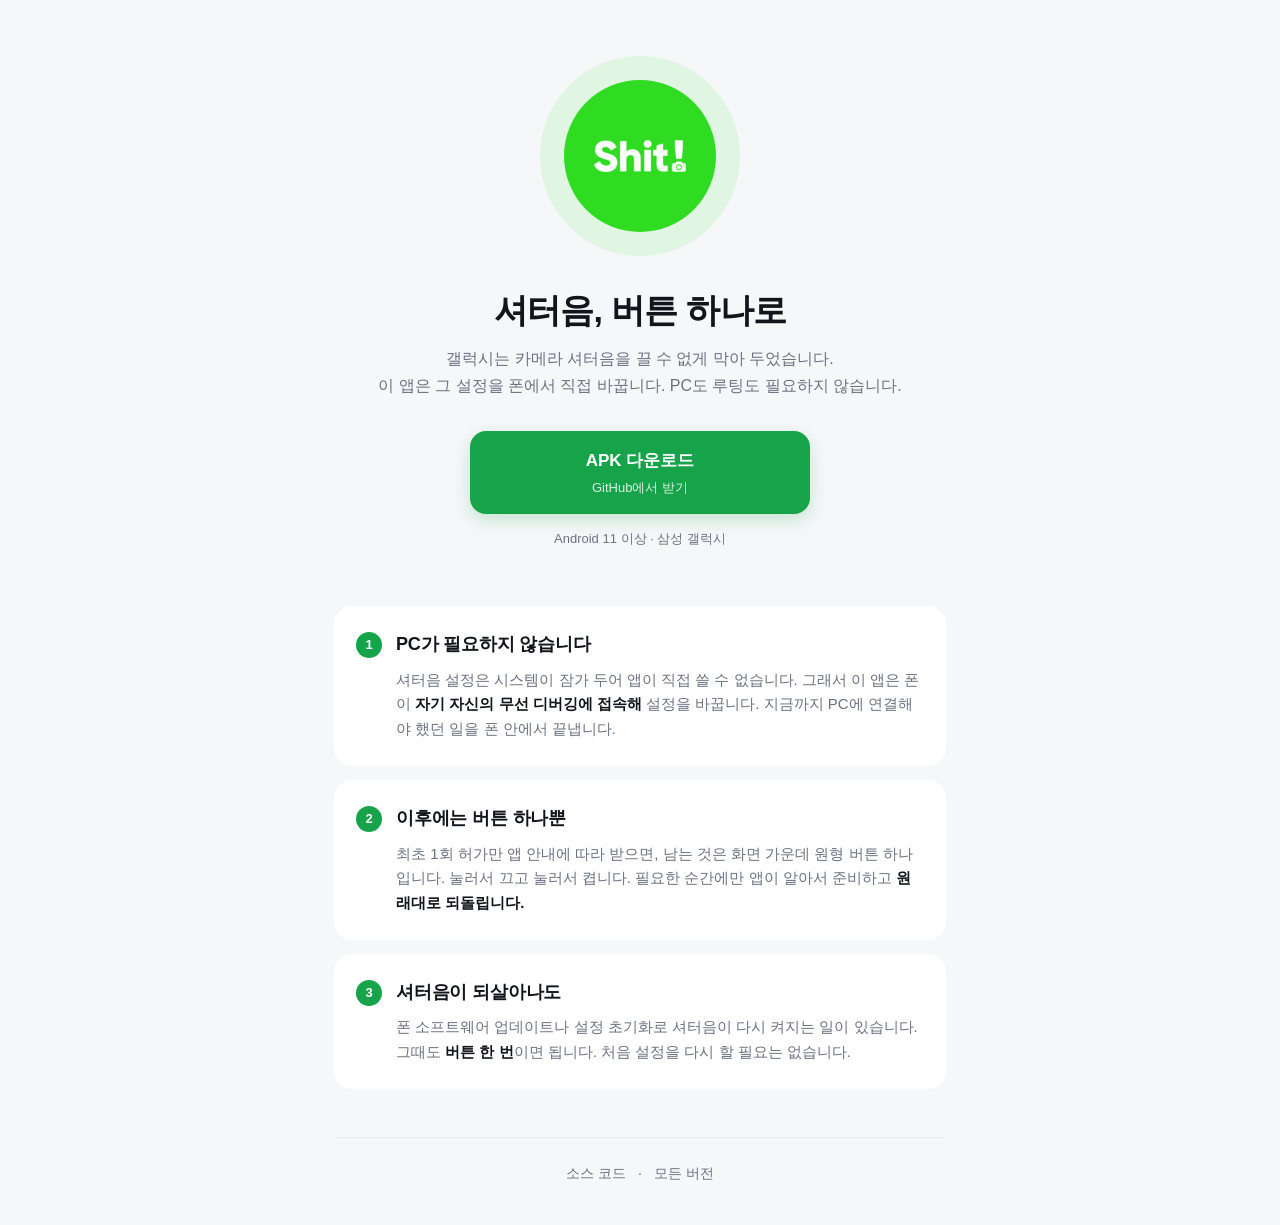
==== index.html @ b1ae4ed5 "Download page for Shit! Three things: what the app does, why it does not need a PC, and a button tha" ====
<!DOCTYPE html>
<html lang="ko">
<head>
<meta charset="utf-8">
<meta name="viewport" content="width=device-width, initial-scale=1">
<title>Shit! — 갤럭시 카메라 셔터음 무음</title>
<meta name="description" content="갤럭시 카메라의 강제 셔터음을 PC 없이 폰에서 버튼 하나로 끄는 앱. Android 11 이상.">
<meta name="theme-color" content="#F6F7F9">

<meta property="og:type" content="website">
<meta property="og:title" content="Shit! — 갤럭시 카메라 셔터음 무음">
<meta property="og:description" content="PC 없이 폰에서 버튼 하나로. Android 11 이상.">
<meta property="og:image" content="assets/icon.png">
<meta name="twitter:card" content="summary">

<link rel="icon" href="assets/icon.png">
<link rel="apple-touch-icon" href="assets/icon.png">
<link rel="stylesheet" href="styles.css">
</head>
<body>

<main>

  <header class="hero">
    <!-- The app's own screen: one green circle carrying the wordmark, on a light ground. -->
    <div class="badge">
      <div class="badge-halo">
        <div class="badge-circle">
          <img src="assets/wordmark-light.png" alt="Shit!" width="512" height="183">
        </div>
      </div>
    </div>

    <h1>셔터음, 버튼 하나로</h1>
    <p class="lede">
      갤럭시는 카메라 셔터음을 끌 수 없게 막아 두었습니다.<br>
      이 앱은 그 설정을 폰에서 직접 바꿉니다. PC도 루팅도 필요하지 않습니다.
    </p>

    <a class="download" id="download" href="https://github.com/hojin-v/Shit/releases/latest">
      <span class="download-main">APK 다운로드</span>
      <span class="download-sub" id="download-sub">최신 버전 확인 중...</span>
    </a>

    <p class="req">Android 11 이상 · 삼성 갤럭시</p>
  </header>

  <section class="features">
    <article class="card">
      <span class="mark">1</span>
      <h2>PC가 필요하지 않습니다</h2>
      <p>
        셔터음 설정은 시스템이 잠가 두어 앱이 직접 쓸 수 없습니다.
        그래서 이 앱은 폰이 <b>자기 자신의 무선 디버깅에 접속해</b> 설정을 바꿉니다.
        지금까지 PC에 연결해야 했던 일을 폰 안에서 끝냅니다.
      </p>
    </article>

    <article class="card">
      <span class="mark">2</span>
      <h2>이후에는 버튼 하나뿐</h2>
      <p>
        최초 1회 허가만 앱 안내에 따라 받으면, 남는 것은 화면 가운데 원형 버튼 하나입니다.
        눌러서 끄고 눌러서 켭니다. 필요한 순간에만 앱이 알아서 준비하고 <b>원래대로 되돌립니다.</b>
      </p>
    </article>

    <article class="card">
      <span class="mark">3</span>
      <h2>셔터음이 되살아나도</h2>
      <p>
        폰 소프트웨어 업데이트나 설정 초기화로 셔터음이 다시 켜지는 일이 있습니다.
        그때도 <b>버튼 한 번</b>이면 됩니다. 처음 설정을 다시 할 필요는 없습니다.
      </p>
    </article>
  </section>

  <footer>
    <a href="https://github.com/hojin-v/Shit">소스 코드</a>
    <span aria-hidden="true">·</span>
    <a href="https://github.com/hojin-v/Shit/releases">모든 버전</a>
  </footer>

</main>

<script src="script.js"></script>
</body>
</html>
---- styles.css ----
/*
 * The app's palette, verbatim from app/src/main/java/com/hojin/cameramute/Palette.kt, so the page
 * and the thing it hands you look like one product: a light ground, white rounded cards, and one
 * green that only ever means "the shutter is silenced".
 */
:root {
  --background: #F6F7F9;
  --surface: #FFFFFF;
  --text-primary: #12161C;
  --text-secondary: #6B7280;
  --text-on-brand: #FFFFFF;
  --brand: #2FDC22;
  --brand-deep: #16A34A;
  --brand-halo: rgba(47, 220, 34, 0.10);
  --divider: #E9ECF1;
}

* { box-sizing: border-box; }

html { -webkit-text-size-adjust: 100%; }

body {
  margin: 0;
  background: var(--background);
  color: var(--text-primary);
  font-family: -apple-system, BlinkMacSystemFont, "Apple SD Gothic Neo", "Malgun Gothic",
    "Segoe UI", Roboto, "Noto Sans KR", sans-serif;
  line-height: 1.65;
  -webkit-font-smoothing: antialiased;
}

main {
  max-width: 660px;
  margin: 0 auto;
  padding: 56px 24px 40px;
}

/* -- hero ------------------------------------------------------------------ */

.hero { text-align: center; }

/* The toggle from the app's main screen: circle inside its halo, wordmark inside that. */
.badge-halo {
  width: 200px;
  height: 200px;
  margin: 0 auto;
  border-radius: 50%;
  background: var(--brand-halo);
  display: grid;
  place-items: center;
}

.badge-circle {
  width: 152px;
  height: 152px;
  border-radius: 50%;
  background: var(--brand);
  display: grid;
  place-items: center;
}

.badge-circle img {
  width: 92px;
  height: auto;
  display: block;
}

h1 {
  margin: 32px 0 0;
  font-size: 34px;
  line-height: 1.3;
  letter-spacing: -0.02em;
  font-weight: 800;
  /* Spreads a wrapped headline over even lines instead of leaving one word below it. Ignored
     where unsupported, which only costs the tidier break. */
  text-wrap: balance;
}

.lede {
  margin: 14px 0 0;
  color: var(--text-secondary);
  font-size: 16px;
  text-wrap: balance;
}

/* Same shape and weight as the button on the app's setup screen. */
.download {
  display: block;
  margin: 32px auto 0;
  padding: 16px 28px;
  max-width: 340px;
  border-radius: 16px;
  background: var(--brand-deep);
  color: var(--text-on-brand);
  text-decoration: none;
  transition: transform 0.12s ease, box-shadow 0.12s ease;
  box-shadow: 0 6px 18px rgba(22, 163, 74, 0.22);
}

.download:hover { transform: translateY(-1px); box-shadow: 0 10px 24px rgba(22, 163, 74, 0.28); }
.download:active { transform: translateY(0); box-shadow: 0 4px 12px rgba(22, 163, 74, 0.22); }

.download-main {
  display: block;
  font-size: 17px;
  font-weight: 700;
}

.download-sub {
  display: block;
  margin-top: 2px;
  font-size: 13px;
  opacity: 0.85;
}

.req {
  margin: 14px 0 0;
  color: var(--text-secondary);
  font-size: 13px;
}

/* -- features -------------------------------------------------------------- */

.features {
  margin: 56px 0 0;
  display: grid;
  gap: 14px;
}

/* The steps card from the setup screen: white, generously rounded, no border. */
.card {
  position: relative;
  background: var(--surface);
  border-radius: 18px;
  padding: 24px 24px 24px 62px;
}

.mark {
  position: absolute;
  top: 26px;
  left: 22px;
  width: 26px;
  height: 26px;
  border-radius: 50%;
  background: var(--brand-deep);
  color: var(--text-on-brand);
  font-size: 13px;
  font-weight: 700;
  display: grid;
  place-items: center;
}

.card h2 {
  margin: 0;
  font-size: 18px;
  font-weight: 700;
  letter-spacing: -0.01em;
}

.card p {
  margin: 8px 0 0;
  color: var(--text-secondary);
  font-size: 15px;
}

.card b { color: var(--text-primary); font-weight: 600; }

/* -- footer ---------------------------------------------------------------- */

footer {
  margin: 48px 0 0;
  padding-top: 24px;
  border-top: 1px solid var(--divider);
  text-align: center;
  color: var(--text-secondary);
  font-size: 14px;
}

footer a { color: var(--text-secondary); text-decoration: none; }
footer a:hover { color: var(--brand-deep); }
footer span { margin: 0 8px; }

/* -- narrow ---------------------------------------------------------------- */

@media (max-width: 480px) {
  main { padding: 40px 18px 32px; }
  h1 { font-size: 28px; }
  .badge-halo { width: 168px; height: 168px; }
  .badge-circle { width: 128px; height: 128px; }
  .badge-circle img { width: 78px; }
  .lede br { display: none; }
  .card { padding: 22px 20px 22px 56px; }
  .mark { top: 24px; left: 18px; }
}

/*
 * The app is light-only on purpose - a white surface and one green - so this follows it rather than
 * inventing a dark palette the app does not have. Colors are stated, not inherited.
 */
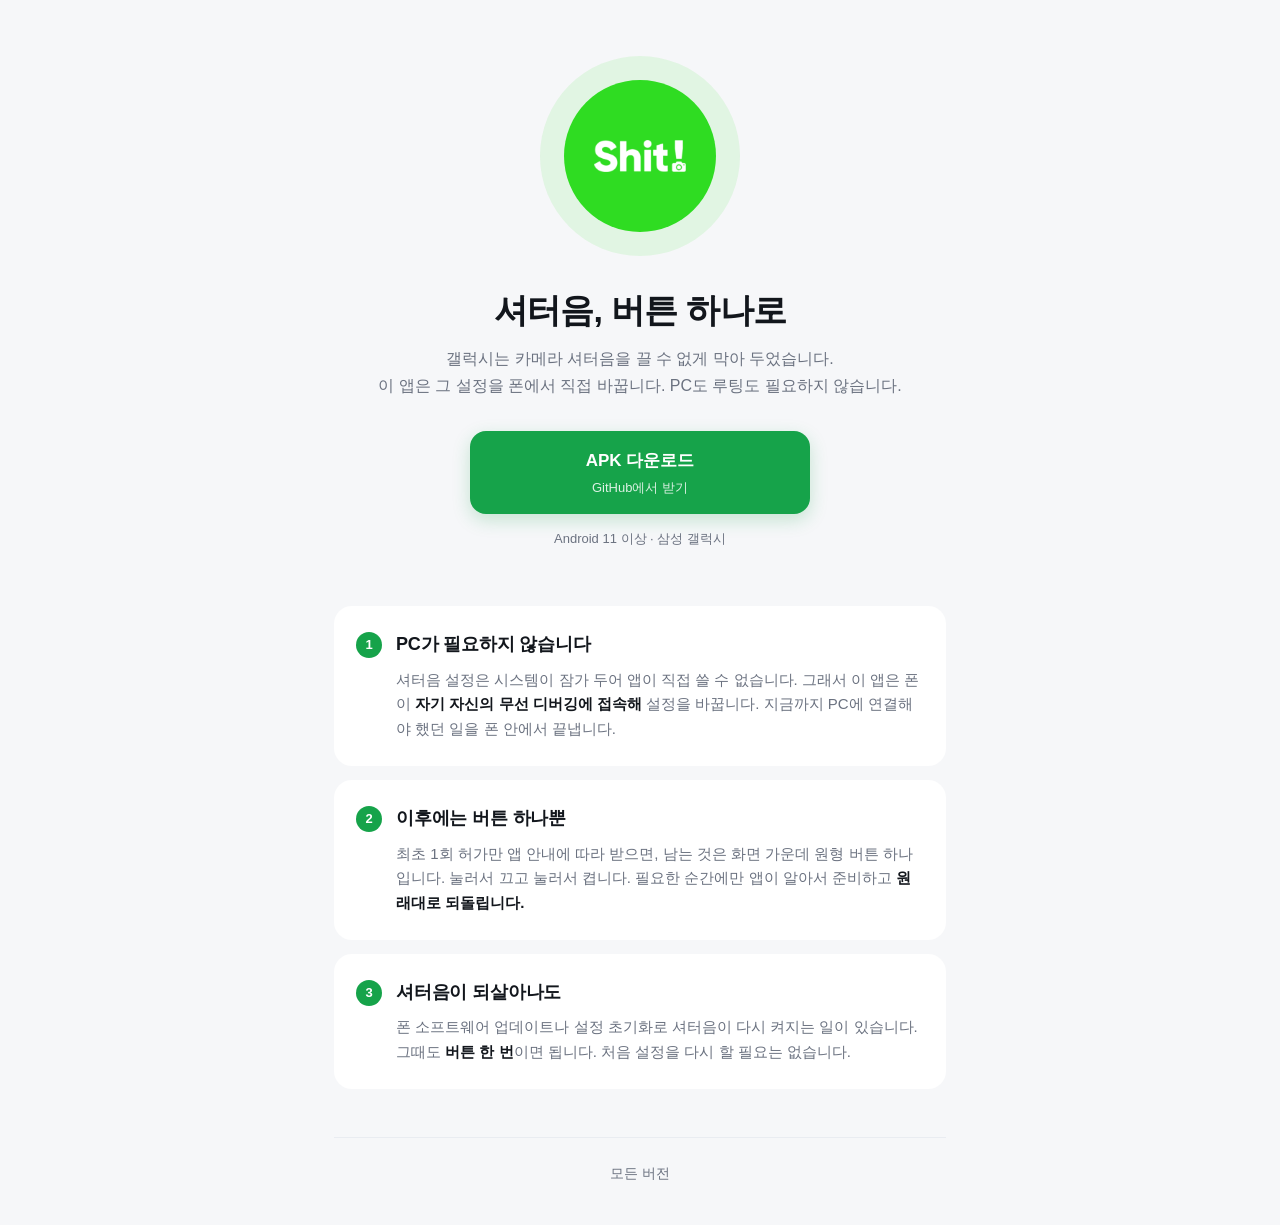
==== commit 03b588ac: "Point at the download repository's own releases The source repository is private now. The APK lives " ====
--- a/index.html
+++ b/index.html
@@ -75,10 +75,9 @@
     </article>
   </section>
 
+  <!-- No source link: the source repository is private, and a link that 404s is worse than none. -->
   <footer>
-    <a href="https://github.com/hojin-v/Shit">소스 코드</a>
-    <span aria-hidden="true">·</span>
-    <a href="https://github.com/hojin-v/Shit/releases">모든 버전</a>
+    <a href="https://github.com/hojin-v/Shit-download/releases">모든 버전</a>
   </footer>
 
 </main>
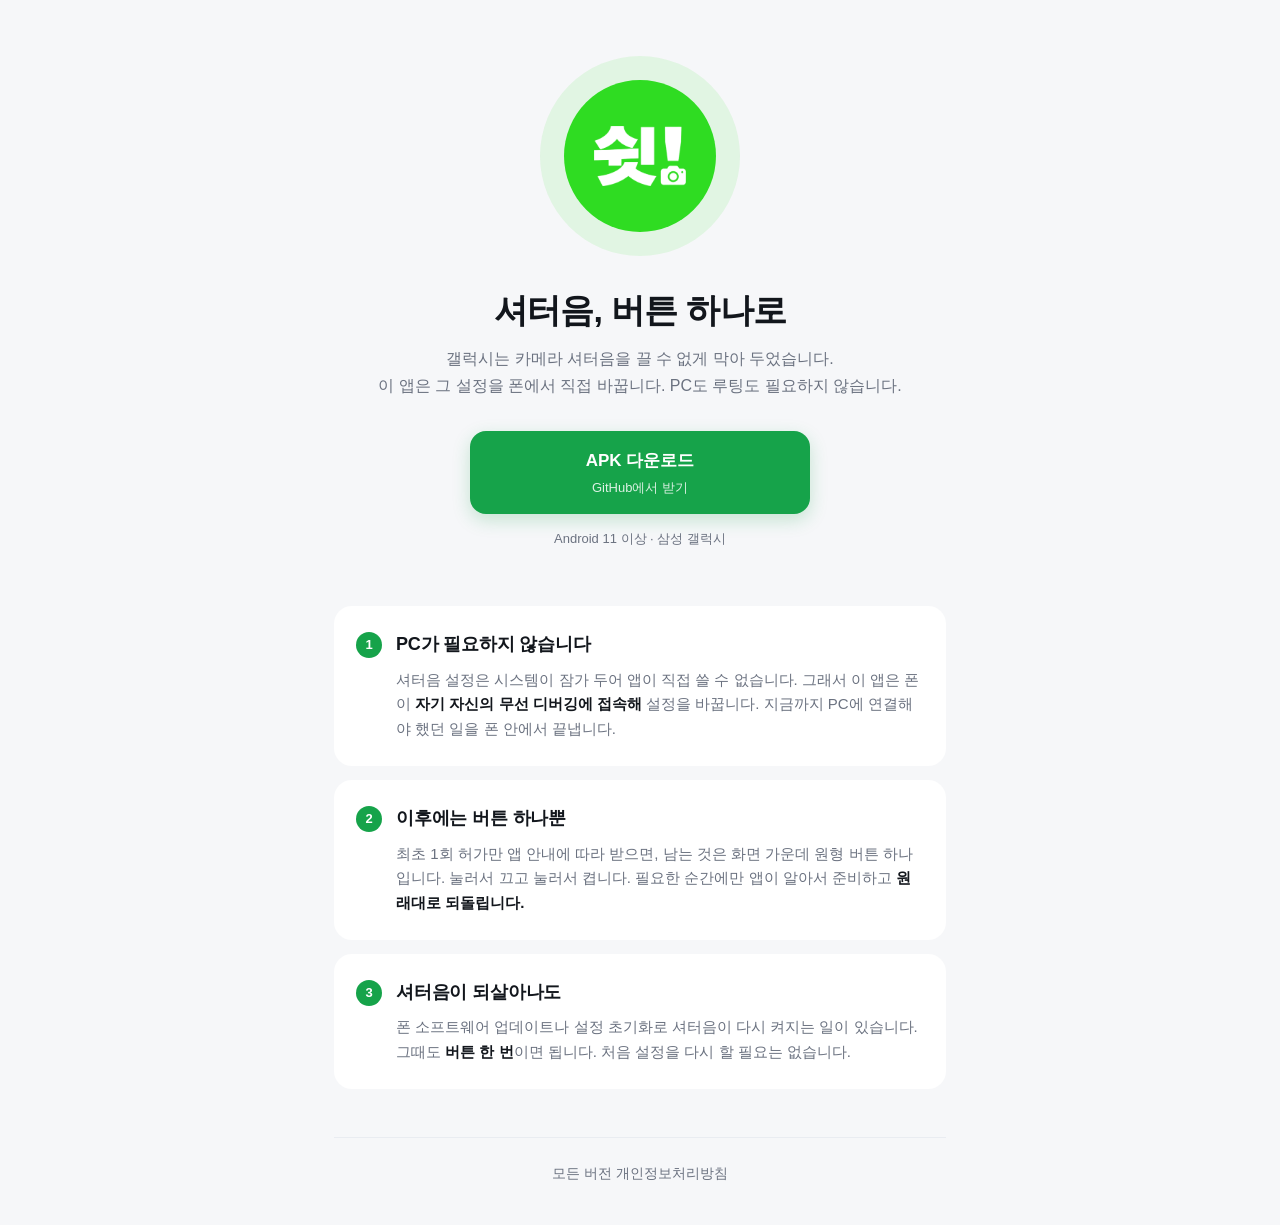
==== commit fb6a72ae: "쉿! 이름과 로고로 다운로드 페이지 및 개인정보처리방침 갱신" ====
--- a/index.html
+++ b/index.html
@@ -3,18 +3,18 @@
 <head>
 <meta charset="utf-8">
 <meta name="viewport" content="width=device-width, initial-scale=1">
-<title>Shit! — 갤럭시 카메라 셔터음 무음</title>
+<title>쉿! - 갤럭시 무음 설정</title>
 <meta name="description" content="갤럭시 카메라의 강제 셔터음을 PC 없이 폰에서 버튼 하나로 끄는 앱. Android 11 이상.">
 <meta name="theme-color" content="#F6F7F9">
 
 <meta property="og:type" content="website">
-<meta property="og:title" content="Shit! — 갤럭시 카메라 셔터음 무음">
+<meta property="og:title" content="쉿! - 갤럭시 무음 설정">
 <meta property="og:description" content="PC 없이 폰에서 버튼 하나로. Android 11 이상.">
-<meta property="og:image" content="assets/icon.png">
+<meta property="og:image" content="assets/icon.png?v=2.1.0">
 <meta name="twitter:card" content="summary">
 
-<link rel="icon" href="assets/icon.png">
-<link rel="apple-touch-icon" href="assets/icon.png">
+<link rel="icon" href="assets/icon.png?v=2.1.0">
+<link rel="apple-touch-icon" href="assets/icon.png?v=2.1.0">
 <link rel="stylesheet" href="styles.css">
 </head>
 <body>
@@ -26,7 +26,7 @@
     <div class="badge">
       <div class="badge-halo">
         <div class="badge-circle">
-          <img src="assets/wordmark-light.png" alt="Shit!" width="512" height="183">
+          <img src="assets/wordmark-light.png?v=2.1.0" alt="쉿!" width="512" height="339">
         </div>
       </div>
     </div>
@@ -37,7 +37,7 @@
       이 앱은 그 설정을 폰에서 직접 바꿉니다. PC도 루팅도 필요하지 않습니다.
     </p>
 
-    <a class="download" id="download" href="https://github.com/hojin-v/Shit/releases/latest">
+    <a class="download" id="download" href="https://github.com/hojin-v/Shit-download/releases/latest">
       <span class="download-main">APK 다운로드</span>
       <span class="download-sub" id="download-sub">최신 버전 확인 중...</span>
     </a>
@@ -78,6 +78,7 @@
   <!-- No source link: the source repository is private, and a link that 404s is worse than none. -->
   <footer>
     <a href="https://github.com/hojin-v/Shit-download/releases">모든 버전</a>
+    <a href="privacy/shit">개인정보처리방침</a>
   </footer>
 
 </main>
